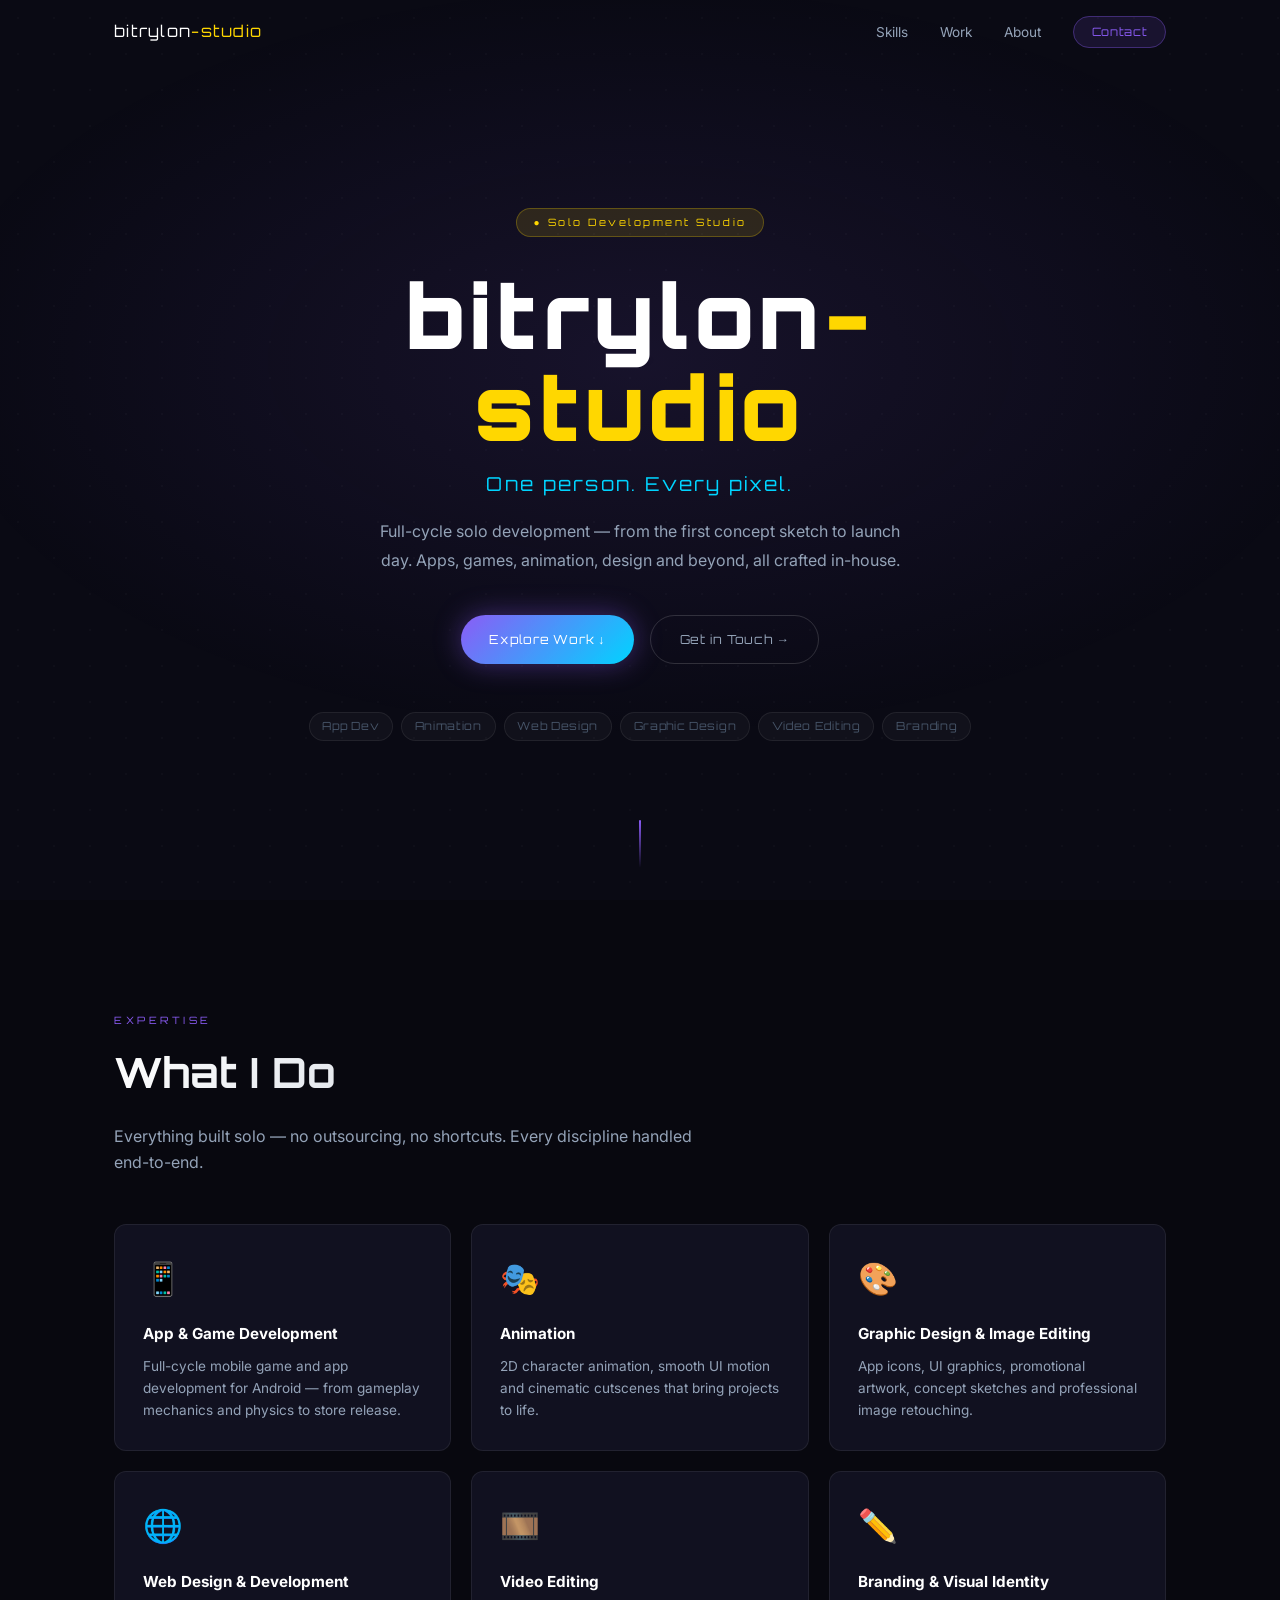
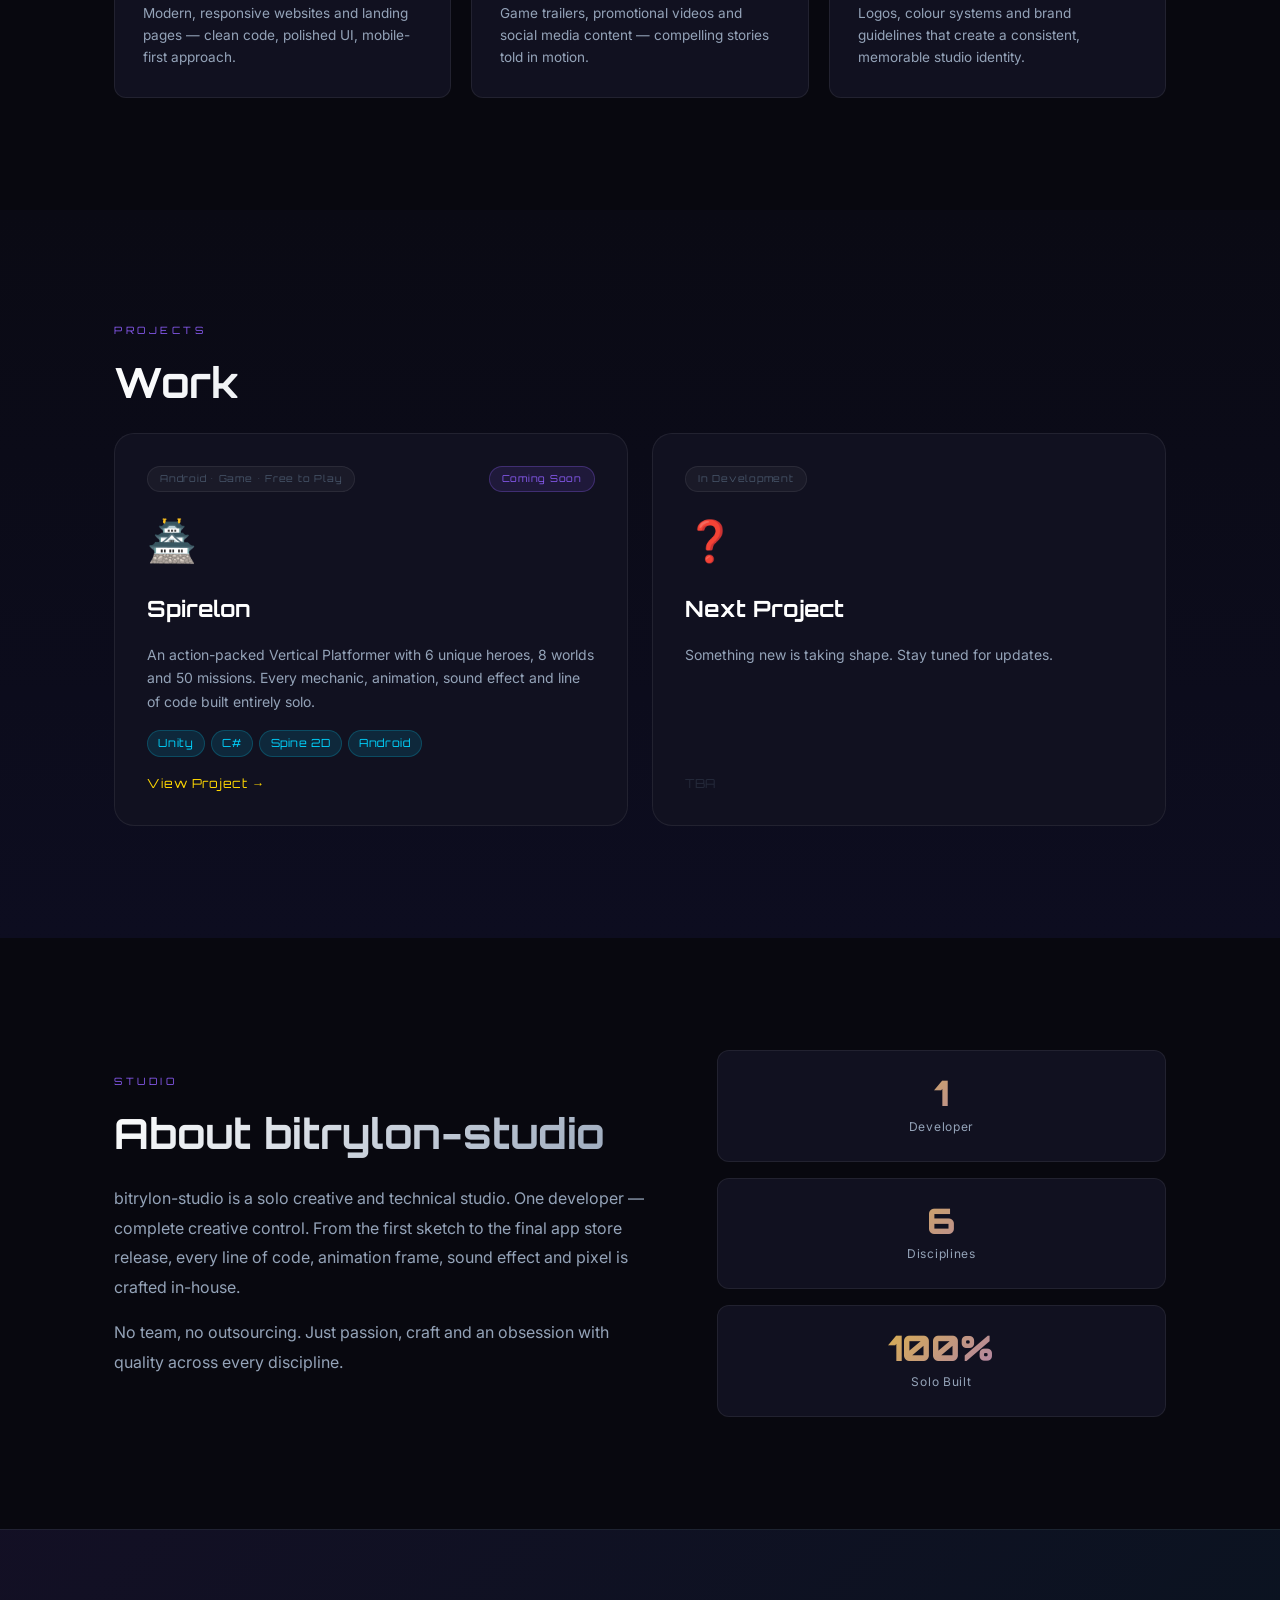
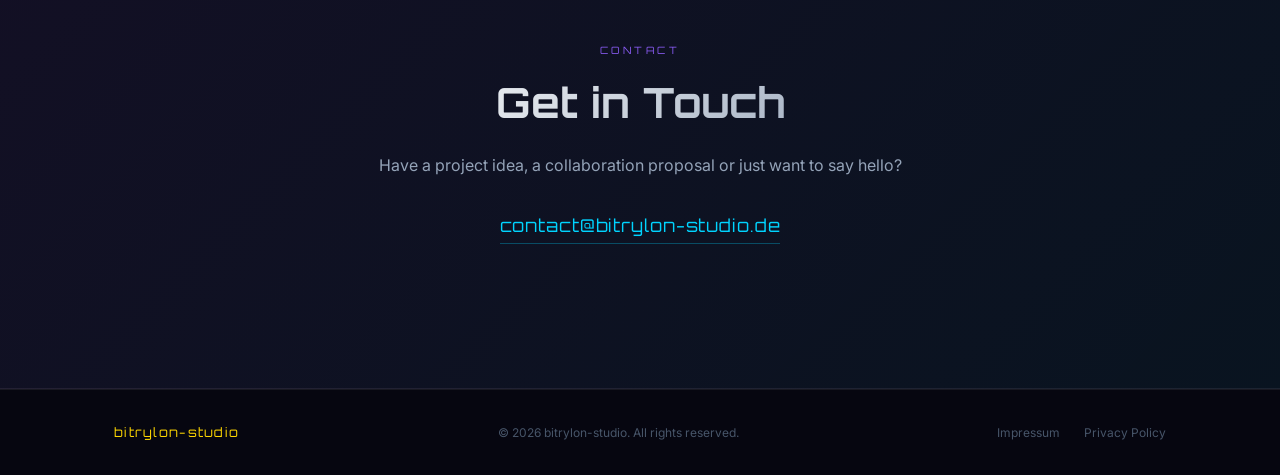
==== index.html @ e41d8eff "Update address for Philipp Hellmeier Updated address information for Philipp Hellmeier in the Impres" ====
﻿<!DOCTYPE html>
<html lang="en">
<head>
  <meta charset="UTF-8"/>
  <meta name="viewport" content="width=device-width,initial-scale=1.0"/>
  <meta name="description" content="bitrylon-studio - Solo development studio. Apps, games, animation, web development and more. One person, complete creative control."/>
  <meta name="theme-color" content="#0a0a14"/>
  <title>bitrylon-studio</title>
  <link rel="preconnect" href="https://fonts.googleapis.com"/>
  <link rel="preconnect" href="https://fonts.gstatic.com" crossorigin/>
  <link href="https://fonts.googleapis.com/css2?family=Orbitron:wght@400;700;900&family=Inter:wght@300;400;500;600&display=swap" rel="stylesheet"/>
  <link rel="stylesheet" href="css/studio.css"/>
</head>
<body>
<nav class="nav" id="navbar">
  <div class="nav__inner">
    <a href="#" class="nav__logo">bitrylon<span>-studio</span></a>
    <button class="nav__toggle" id="navToggle" aria-label="Open menu"><span></span><span></span><span></span></button>
    <ul class="nav__links" id="navLinks">
      <li><a href="#skills">Skills</a></li>
      <li><a href="#work">Work</a></li>
      <li><a href="#about">About</a></li>
      <li><a href="#contact" class="btn-contact">Contact</a></li>
    </ul>
  </div>
</nav>
<section class="hero" id="hero">
  <div class="hero__grid-bg"></div>
  <div class="container hero__container">
    <div class="hero__solo-badge">&#x25CF; Solo Development Studio</div>
    <h1 class="hero__name">bitrylon<span>-studio</span></h1>
    <p class="hero__tagline">One person. Every pixel.</p>
    <p class="hero__desc">Full-cycle solo development &#x2014; from the first concept sketch to launch day. Apps, games, animation, design and beyond, all crafted in-house.</p>
    <div class="hero__actions">
      <a href="#work" class="btn btn--primary">Explore Work &#x2193;</a>
      <a href="#contact" class="btn btn--ghost">Get in Touch &#x2192;</a>
    </div>
    <div class="hero__skills-preview">
      <span>App Dev</span><span>Animation</span>
      <span>Web Design</span><span>Graphic Design</span><span>Video Editing</span>
      <span>Branding</span>
    </div>
  </div>
  <div class="hero__scroll-line"></div>
</section>
<section class="skills" id="skills">
  <div class="container">
    <div class="s-label">Expertise</div>
    <h2 class="s-title">What I Do</h2>
    <p class="s-sub">Everything built solo &#x2014; no outsourcing, no shortcuts. Every discipline handled end-to-end.</p>
    <div class="skills__grid">
      <div class="skill-card">
        <div class="skill-card__icon">&#x1F4F1;</div>
        <h3>App &amp; Game Development</h3>
        <p>Full-cycle mobile game and app development for Android &#x2014; from gameplay mechanics and physics to store release.</p>
      </div>
      <div class="skill-card">
        <div class="skill-card__icon">&#x1F3AD;</div>
        <h3>Animation</h3>
        <p>2D character animation, smooth UI motion and cinematic cutscenes that bring projects to life.</p>
      </div>
      <div class="skill-card">
        <div class="skill-card__icon">&#x1F3A8;</div>
        <h3>Graphic Design &amp; Image Editing</h3>
        <p>App icons, UI graphics, promotional artwork, concept sketches and professional image retouching.</p>
       </div>
      <div class="skill-card">
        <div class="skill-card__icon">&#x1F310;</div>
        <h3>Web Design &amp; Development</h3>
        <p>Modern, responsive websites and landing pages &#x2014; clean code, polished UI, mobile-first approach.</p>
      </div>
      <div class="skill-card">
        <div class="skill-card__icon">&#x1F39E;&#xFE0F;</div>
        <h3>Video Editing</h3>
        <p>Game trailers, promotional videos and social media content &#x2014; compelling stories told in motion.</p>
      </div>
      <div class="skill-card">
        <div class="skill-card__icon">&#x270F;&#xFE0F;</div>
        <h3>Branding &amp; Visual Identity</h3>
        <p>Logos, colour systems and brand guidelines that create a consistent, memorable studio identity.</p>
      </div>
    </div>
  </div>
</section>
<section class="work" id="work">
  <div class="container">
    <div class="s-label">Projects</div>
    <h2 class="s-title">Work</h2>
    <div class="work__grid">
      <a href="spirelon/index.html" class="project-card">
        <div class="project-card__top">
          <div class="project-card__badge">Android &#x2022; Game &#x2022; Free to Play</div>
          <div class="project-card__status project-card__status--soon">Coming Soon</div>
        </div>
        <div class="project-card__icon">&#x1F3EF;</div>
        <h3 class="project-card__title">Spirelon</h3>
        <p class="project-card__desc">An action-packed Vertical Platformer with 6 unique heroes, 8 worlds and 50 missions. Every mechanic, animation, sound effect and line of code built entirely solo.</p>
        <div class="project-card__tags"><span>Unity</span><span>C#</span><span>Spine 2D</span><span>Android</span></div>
        <div class="project-card__cta">View Project &#x2192;</div>
      </a>
      <div class="project-card project-card--wip">
        <div class="project-card__top"><div class="project-card__badge">In Development</div></div>
        <div class="project-card__icon">&#x2753;</div>
        <h3 class="project-card__title">Next Project</h3>
        <p class="project-card__desc">Something new is taking shape. Stay tuned for updates.</p>
        <div class="project-card__cta project-card__cta--dim">TBA</div>
      </div>
    </div>
  </div>
</section>
<section class="about" id="about">
  <div class="container about__layout">
    <div class="about__text">
      <div class="s-label">Studio</div>
      <h2 class="s-title">About bitrylon-studio</h2>
      <p>bitrylon-studio is a solo creative and technical studio. One developer &#x2014; complete creative control. From the first sketch to the final app store release, every line of code, animation frame, sound effect and pixel is crafted in-house.</p>
      <p>No team, no outsourcing. Just passion, craft and an obsession with quality across every discipline.</p>
    </div>
    <div class="about__stats">
      <div class="a-stat"><span class="a-stat__num">1</span><span class="a-stat__lbl">Developer</span></div>
      <div class="a-stat"><span class="a-stat__num">6</span><span class="a-stat__lbl">Disciplines</span></div>
      <div class="a-stat"><span class="a-stat__num">100%</span><span class="a-stat__lbl">Solo Built</span></div>
    </div>
  </div>
</section>
<section class="contact" id="contact">
  <div class="container contact__inner">
    <div class="s-label">Contact</div>
    <h2 class="s-title">Get in Touch</h2>
    <p class="contact__sub">Have a project idea, a collaboration proposal or just want to say hello?</p>
    <a href="mailto:contact@bitrylon-studio.de" class="contact__email">contact@bitrylon-studio.de</a>
    </div>
  </div>
</section>
<footer class="footer">
  <div class="container footer__inner">
    <span class="footer__brand">bitrylon-studio</span>
    <span class="footer__copy">&#xA9; 2026 bitrylon-studio. All rights reserved.</span>
    <div class="footer__legal">
      <button class="legal-btn" id="btnImpressum">Impressum</button>
      <button class="legal-btn" id="btnDatenschutz">Privacy Policy</button>
    </div>
  </div>
</footer>
<div class="modal" id="modalImpressum">
  <div class="modal__bg" data-close="Impressum"></div>
  <div class="modal__box">
    <button class="modal__close" data-close="Impressum">&#x2715;</button>
    <h2>Impressum</h2>
    <p><strong>Angaben gem&#xE4;&#xDF; &#xA7; 5 TMG</strong></p>
    <p><strong>Philipp Hellmeier</strong><br>Europaring 90<br>53757 St. Augustin<br>Deutschland</p>
    <p>E-Mail: <a href="mailto:contact@bitrylon-studio.de">contact@bitrylon-studio.de</a></p>
    <h3>Haftungsausschluss</h3>
    <p>Die Inhalte dieser Website wurden mit gr&#xF6;&#xDF;ter Sorgfalt erstellt. F&#xFC;r die Richtigkeit, Vollst&#xE4;ndigkeit und Aktualit&#xE4;t der Inhalte kann keine Gew&#xE4;hr &#xFC;bernommen werden.</p>
    <h3>Urheberrecht</h3>
    <p>Alle Inhalte dieser Website wurden vom Betreiber selbst erstellt und unterliegen dem deutschen Urheberrecht. Die Vervielf&#xE4;ltigung oder Weitergabe ohne schriftliche Zustimmung ist untersagt.</p>
  </div>
</div>
<div class="modal" id="modalDatenschutz">
  <div class="modal__bg" data-close="Datenschutz"></div>
  <div class="modal__box modal__box--wide">
    <button class="modal__close" data-close="Datenschutz">&#x2715;</button>
    <h2>Privacy Policy</h2>
    <h3>1. Controller</h3>
    <p><strong>Philipp Hellmeier</strong><br>Europaring 90, 53757 St. Augustin<br>E-Mail: <a href="mailto:contact@bitrylon-studio.de">contact@bitrylon-studio.de</a></p>
    <h3>2. Data Collection</h3>
    <p>This website itself does not collect, store or process any personal data. No registration, login or contact forms are used.</p>
    <h3>3. Google Fonts</h3>
    <p>This website loads fonts from Google Fonts (fonts.googleapis.com). Your browser sends a request to Google&#39;s servers, which may include your IP address. See: <a href="https://policies.google.com/privacy" target="_blank" rel="noopener noreferrer">policies.google.com/privacy</a></p>
    <h3>4. App: Spirelon</h3>
    <p>The app Spirelon stores game progress exclusively on your device. No data is sent to our servers. In-app purchases are processed by Google Play. See: <a href="https://policies.google.com/privacy" target="_blank" rel="noopener noreferrer">policies.google.com/privacy</a></p>
    <h3>5. Your Rights (GDPR Art. 15&#x2013;21)</h3>
    <p>You have the right to access, rectification, erasure, restriction and objection. Contact: <a href="mailto:contact@bitrylon-studio.de">contact@bitrylon-studio.de</a></p>
    <h3>6. Supervisory Authority</h3>
    <p>You may lodge a complaint with the Bayerische Landesbeauftragte f&#xFC;r den Datenschutz (BayLfD).</p>
  </div>
</div>
<script src="js/studio.js"></script>
</body>
</html>
---- css/studio.css ----
﻿:root{--bg:#0a0a14;--bg-card:#111120;--bg-card2:#16162a;--border:rgba(255,255,255,0.07);--border-h:rgba(255,255,255,0.14);--gold:#ffd700;--cyan:#00d4ff;--purple:#8b5cf6;--gold-a:rgba(255,215,0,0.12);--cyan-a:rgba(0,212,255,0.12);--purple-a:rgba(139,92,246,0.12);--text:#e2e8f0;--text-m:#94a3b8;--text-d:#475569;--ff:'Orbitron',sans-serif;--fb:'Inter',sans-serif;--r:12px;--r-lg:20px;--t:0.28s ease;}
*,*::before,*::after{box-sizing:border-box;margin:0;padding:0;}
html{scroll-behavior:smooth;}
body{font-family:var(--fb);background:var(--bg);color:var(--text);line-height:1.65;overflow-x:hidden;}
body::before{content:'';position:fixed;inset:0;z-index:0;background-image:radial-gradient(circle,rgba(255,255,255,0.022) 1px,transparent 1px);background-size:36px 36px;pointer-events:none;}
a{color:inherit;text-decoration:none;}
.container{max-width:1100px;margin:0 auto;padding:0 1.5rem;position:relative;z-index:1;}
section{padding:7rem 0;}
.nav{position:fixed;top:0;left:0;right:0;z-index:200;padding:1.1rem 0;transition:background var(--t),border-color var(--t);border-bottom:1px solid transparent;}
.nav.scrolled{background:rgba(10,10,20,0.9);backdrop-filter:blur(24px);border-color:var(--border);}
.nav__inner{max-width:1100px;margin:0 auto;padding:0 1.5rem;display:flex;align-items:center;justify-content:space-between;}
.nav__logo{font-family:var(--ff);font-size:1rem;letter-spacing:0.08em;color:#fff;}
.nav__logo span{color:var(--gold);}
.nav__links{display:flex;align-items:center;gap:2rem;list-style:none;}
.nav__links a{font-size:0.85rem;color:var(--text-m);transition:color var(--t);}
.nav__links a:hover{color:#fff;}
.nav__links a.btn-contact{background:var(--purple-a);border:1px solid rgba(139,92,246,.35);color:var(--purple);padding:.45rem 1.1rem;border-radius:50px;font-family:var(--ff);font-size:.72rem;letter-spacing:.06em;transition:var(--t);}
.nav__links a.btn-contact:hover{background:rgba(139,92,246,.25);color:#fff;}
.nav__toggle{display:none;flex-direction:column;gap:5px;background:none;border:none;cursor:pointer;padding:4px;}
.nav__toggle span{display:block;width:22px;height:2px;background:var(--text-m);border-radius:2px;}
.hero{min-height:100vh;display:flex;flex-direction:column;align-items:center;justify-content:center;position:relative;overflow:hidden;text-align:center;padding:8rem 1.5rem 5rem;}
.hero__grid-bg{position:absolute;inset:0;background:radial-gradient(ellipse 80% 60% at 50% 40%,rgba(139,92,246,0.1) 0%,transparent 70%);pointer-events:none;}
.hero__container{position:relative;z-index:1;max-width:780px;}
.hero__solo-badge{display:inline-block;font-family:var(--ff);font-size:.63rem;letter-spacing:.25em;color:var(--gold);background:var(--gold-a);border:1px solid rgba(255,215,0,.25);padding:.3rem 1rem;border-radius:50px;margin-bottom:2rem;}
.hero__name{font-family:var(--ff);font-size:clamp(2.8rem,8vw,5.5rem);font-weight:900;letter-spacing:.06em;line-height:1.05;color:#fff;margin-bottom:1rem;}
.hero__name span{color:var(--gold);}
.hero__tagline{font-family:var(--ff);font-size:clamp(.9rem,2.5vw,1.2rem);color:var(--cyan);letter-spacing:.12em;margin-bottom:1rem;}
.hero__desc{color:var(--text-m);max-width:540px;margin:0 auto 2.5rem;line-height:1.8;}
.hero__actions{display:flex;gap:1rem;justify-content:center;flex-wrap:wrap;margin-bottom:3rem;}
.btn{display:inline-flex;align-items:center;gap:.5rem;padding:.85rem 1.8rem;border-radius:50px;font-family:var(--ff);font-size:.78rem;letter-spacing:.06em;cursor:pointer;border:none;transition:transform var(--t),box-shadow var(--t);text-decoration:none;white-space:nowrap;}
.btn--primary{background:linear-gradient(135deg,var(--purple),var(--cyan));color:#fff;box-shadow:0 0 28px rgba(139,92,246,.4);}
.btn--primary:hover{transform:translateY(-3px);box-shadow:0 6px 48px rgba(139,92,246,.65);}
.btn--ghost{background:transparent;border:1px solid rgba(255,255,255,.15);color:var(--text-m);}
.btn--ghost:hover{color:#fff;border-color:var(--purple);}
.hero__skills-preview{display:flex;flex-wrap:wrap;gap:.5rem;justify-content:center;}
.hero__skills-preview span{font-size:.7rem;font-family:var(--ff);letter-spacing:.06em;color:var(--text-d);background:rgba(255,255,255,.03);border:1px solid var(--border);padding:.25rem .8rem;border-radius:50px;transition:var(--t);}
.hero__skills-preview span:hover{color:var(--text-m);border-color:var(--border-h);}
.hero__scroll-line{position:absolute;bottom:2rem;left:50%;transform:translateX(-50%);width:2px;height:48px;background:linear-gradient(to bottom,var(--purple),transparent);border-radius:2px;animation:sp 1.8s ease-in-out infinite;}
@keyframes sp{0%,100%{opacity:.8;transform:translateX(-50%) scaleY(1)}50%{opacity:.2;transform:translateX(-50%) scaleY(.4)}}
.s-label{font-family:var(--ff);font-size:.63rem;letter-spacing:.35em;text-transform:uppercase;color:var(--purple);margin-bottom:.6rem;}
.s-title{font-family:var(--ff);font-size:clamp(1.7rem,4vw,2.6rem);font-weight:700;background:linear-gradient(135deg,#fff 0%,var(--text-m) 100%);-webkit-background-clip:text;-webkit-text-fill-color:transparent;background-clip:text;margin-bottom:1rem;}
.s-sub{color:var(--text-m);max-width:580px;margin-bottom:3rem;}
.skills{background:#08080f;}
.skills__grid{display:grid;grid-template-columns:repeat(auto-fill,minmax(280px,1fr));gap:1.25rem;}
.skill-card{background:var(--bg-card);border:1px solid var(--border);border-radius:var(--r);padding:1.75rem;transition:transform var(--t),border-color var(--t),box-shadow var(--t);position:relative;overflow:hidden;}
.skill-card::after{content:'';position:absolute;top:0;left:0;right:0;height:2px;background:linear-gradient(90deg,var(--purple),var(--cyan));opacity:0;transition:opacity var(--t);}
.skill-card:hover{transform:translateY(-5px);border-color:rgba(139,92,246,.3);box-shadow:0 12px 40px rgba(139,92,246,.1);}
.skill-card:hover::after{opacity:1;}
.skill-card__icon{font-size:2rem;display:block;margin-bottom:1rem;}
.skill-card h3{font-size:.95rem;color:#fff;margin-bottom:.5rem;}
.skill-card p{font-size:.85rem;color:var(--text-m);line-height:1.65;}
.work{background:linear-gradient(180deg,var(--bg) 0%,#0d0d20 100%);}
.work__grid{display:grid;grid-template-columns:1fr 1fr;gap:1.5rem;}
.project-card{background:var(--bg-card);border:1px solid var(--border);border-radius:var(--r-lg);padding:2rem;display:flex;flex-direction:column;gap:1rem;transition:transform var(--t),border-color var(--t),box-shadow var(--t);}
a.project-card:hover{transform:translateY(-6px);border-color:var(--gold);box-shadow:0 20px 60px rgba(255,215,0,.15);}
.project-card--wip{opacity:.5;cursor:default;}
.project-card__top{display:flex;align-items:center;justify-content:space-between;gap:.5rem;flex-wrap:wrap;}
.project-card__badge{font-family:var(--ff);font-size:.6rem;letter-spacing:.08em;color:var(--text-d);background:rgba(255,255,255,.04);border:1px solid var(--border);padding:.25rem .75rem;border-radius:50px;}
.project-card__status--soon{font-family:var(--ff);font-size:.6rem;letter-spacing:.08em;color:var(--purple);background:var(--purple-a);border:1px solid rgba(139,92,246,.3);padding:.25rem .75rem;border-radius:50px;}
.project-card__icon{font-size:2.5rem;}
.project-card__title{font-family:var(--ff);font-size:1.4rem;color:#fff;}
.project-card__desc{font-size:.875rem;color:var(--text-m);line-height:1.7;flex:1;}
.project-card__tags{display:flex;flex-wrap:wrap;gap:.4rem;}
.project-card__tags span{font-size:.7rem;font-family:var(--ff);letter-spacing:.05em;color:var(--cyan);background:var(--cyan-a);border:1px solid rgba(0,212,255,.2);padding:.2rem .65rem;border-radius:50px;}
.project-card__cta{font-family:var(--ff);font-size:.78rem;letter-spacing:.06em;color:var(--gold);}
.project-card__cta--dim{opacity:.35;color:var(--text-d);}
.about{background:#08080f;}
.about__layout{display:grid;grid-template-columns:1.2fr 1fr;gap:4rem;align-items:center;}
.about__text p{color:var(--text-m);margin-bottom:1rem;line-height:1.85;}
.about__stats{display:grid;grid-template-columns:1fr;gap:1rem;}
.a-stat{background:var(--bg-card);border:1px solid var(--border);border-radius:var(--r);padding:1.5rem;text-align:center;transition:var(--t);}
.a-stat:hover{border-color:rgba(139,92,246,.4);transform:translateY(-3px);}
.a-stat__num{display:block;font-family:var(--ff);font-size:2.2rem;font-weight:900;background:linear-gradient(135deg,var(--gold),var(--purple));-webkit-background-clip:text;-webkit-text-fill-color:transparent;background-clip:text;line-height:1;}
.a-stat__lbl{display:block;font-size:.75rem;color:var(--text-m);margin-top:.4rem;letter-spacing:.06em;}
.contact{background:linear-gradient(135deg,rgba(139,92,246,.07) 0%,rgba(0,212,255,.05) 100%);border-top:1px solid var(--border);border-bottom:1px solid var(--border);text-align:center;}
.contact__inner{max-width:600px;margin:0 auto;}
.contact__sub{color:var(--text-m);margin-bottom:2rem;}
.contact__email{display:inline-block;font-family:var(--ff);font-size:1.1rem;color:var(--cyan);letter-spacing:.05em;border-bottom:1px solid rgba(0,212,255,.3);padding-bottom:.2rem;transition:color var(--t),border-color var(--t);margin-bottom:2rem;}
.contact__email:hover{color:#fff;border-color:#fff;}
.contact__social{display:flex;justify-content:center;gap:1rem;}
.social-pill{display:inline-flex;align-items:center;gap:.5rem;font-size:.82rem;color:var(--text-m);background:rgba(255,255,255,.04);border:1px solid var(--border);padding:.45rem 1rem;border-radius:50px;transition:var(--t);}
.social-pill:hover{color:#fff;border-color:var(--border-h);}
.footer{background:#060610;border-top:1px solid var(--border);padding:2rem 0;}
.footer__inner{display:flex;align-items:center;justify-content:space-between;flex-wrap:wrap;gap:1rem;}
.footer__brand{font-family:var(--ff);font-size:.8rem;letter-spacing:.1em;color:var(--gold);}
.footer__copy{font-size:.75rem;color:var(--text-d);}
.footer__legal{display:flex;gap:1.5rem;}
.legal-btn{background:none;border:none;cursor:pointer;font-family:var(--fb);font-size:.75rem;color:var(--text-d);transition:color var(--t);}
.legal-btn:hover{color:var(--text-m);}
.modal{position:fixed;inset:0;z-index:500;display:none;align-items:center;justify-content:center;padding:1rem;}
.modal.is-open{display:flex;}
.modal__bg{position:absolute;inset:0;background:rgba(0,0,0,.82);backdrop-filter:blur(6px);cursor:pointer;}
.modal__box{position:relative;z-index:1;background:var(--bg-card2);border:1px solid rgba(139,92,246,.3);border-radius:var(--r-lg);padding:2.5rem 2rem;width:100%;max-width:540px;max-height:85vh;overflow-y:auto;}
.modal__box--wide{max-width:660px;}
.modal__close{position:absolute;top:1rem;right:1rem;width:34px;height:34px;background:rgba(255,255,255,.05);border:1px solid var(--border);border-radius:50%;cursor:pointer;color:var(--text-m);font-size:.8rem;font-family:var(--fb);display:flex;align-items:center;justify-content:center;transition:var(--t);}
.modal__close:hover{background:rgba(255,255,255,.12);color:#fff;}
.modal__box h2{font-family:var(--ff);font-size:1.2rem;color:#fff;margin-bottom:1.5rem;}
.modal__box h3{font-family:var(--ff);font-size:.85rem;color:#fff;margin:1.5rem 0 .5rem;}
.modal__box p{font-size:.875rem;color:var(--text-m);line-height:1.75;margin-bottom:.75rem;}
.modal__box a{color:var(--cyan);}
.modal__warning{background:rgba(239,68,68,.1);border:1px solid rgba(239,68,68,.3);border-radius:8px;padding:.75rem 1rem;font-size:.78rem;color:#fca5a5;margin-bottom:1.5rem;}
.reveal{opacity:0;transform:translateY(24px);transition:opacity .55s ease,transform .55s ease;}
.reveal.in-view{opacity:1;transform:translateY(0);}
@media(max-width:860px){.work__grid,.about__layout{grid-template-columns:1fr;}.about__layout{gap:2.5rem;}.about__stats{grid-template-columns:repeat(3,1fr);}}
@media(max-width:640px){.nav__toggle{display:flex;}.nav__links{display:none;flex-direction:column;gap:1.5rem;position:absolute;top:100%;left:0;right:0;background:rgba(8,8,20,.98);backdrop-filter:blur(16px);padding:2rem 1.5rem;border-bottom:1px solid var(--border);}.nav__links.is-open{display:flex;}.footer__inner{flex-direction:column;align-items:flex-start;}.about__stats{grid-template-columns:1fr;}}
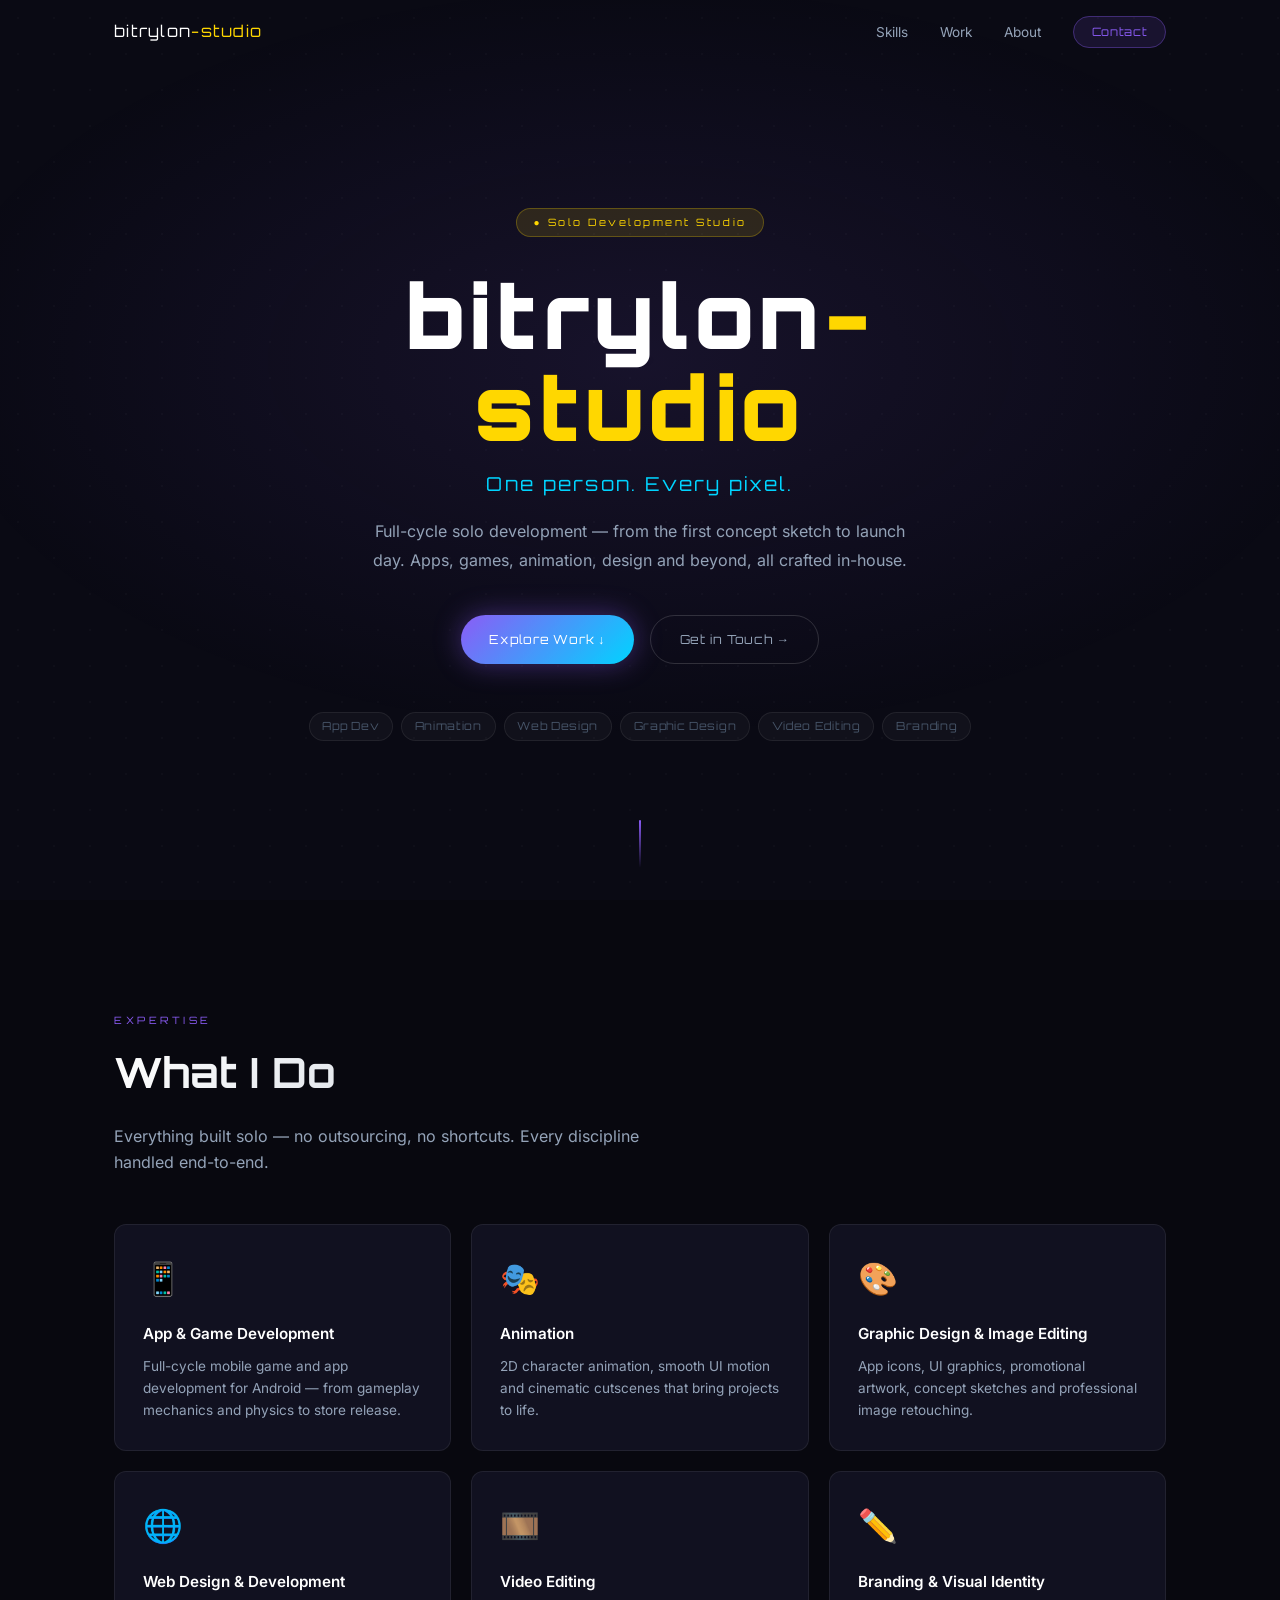
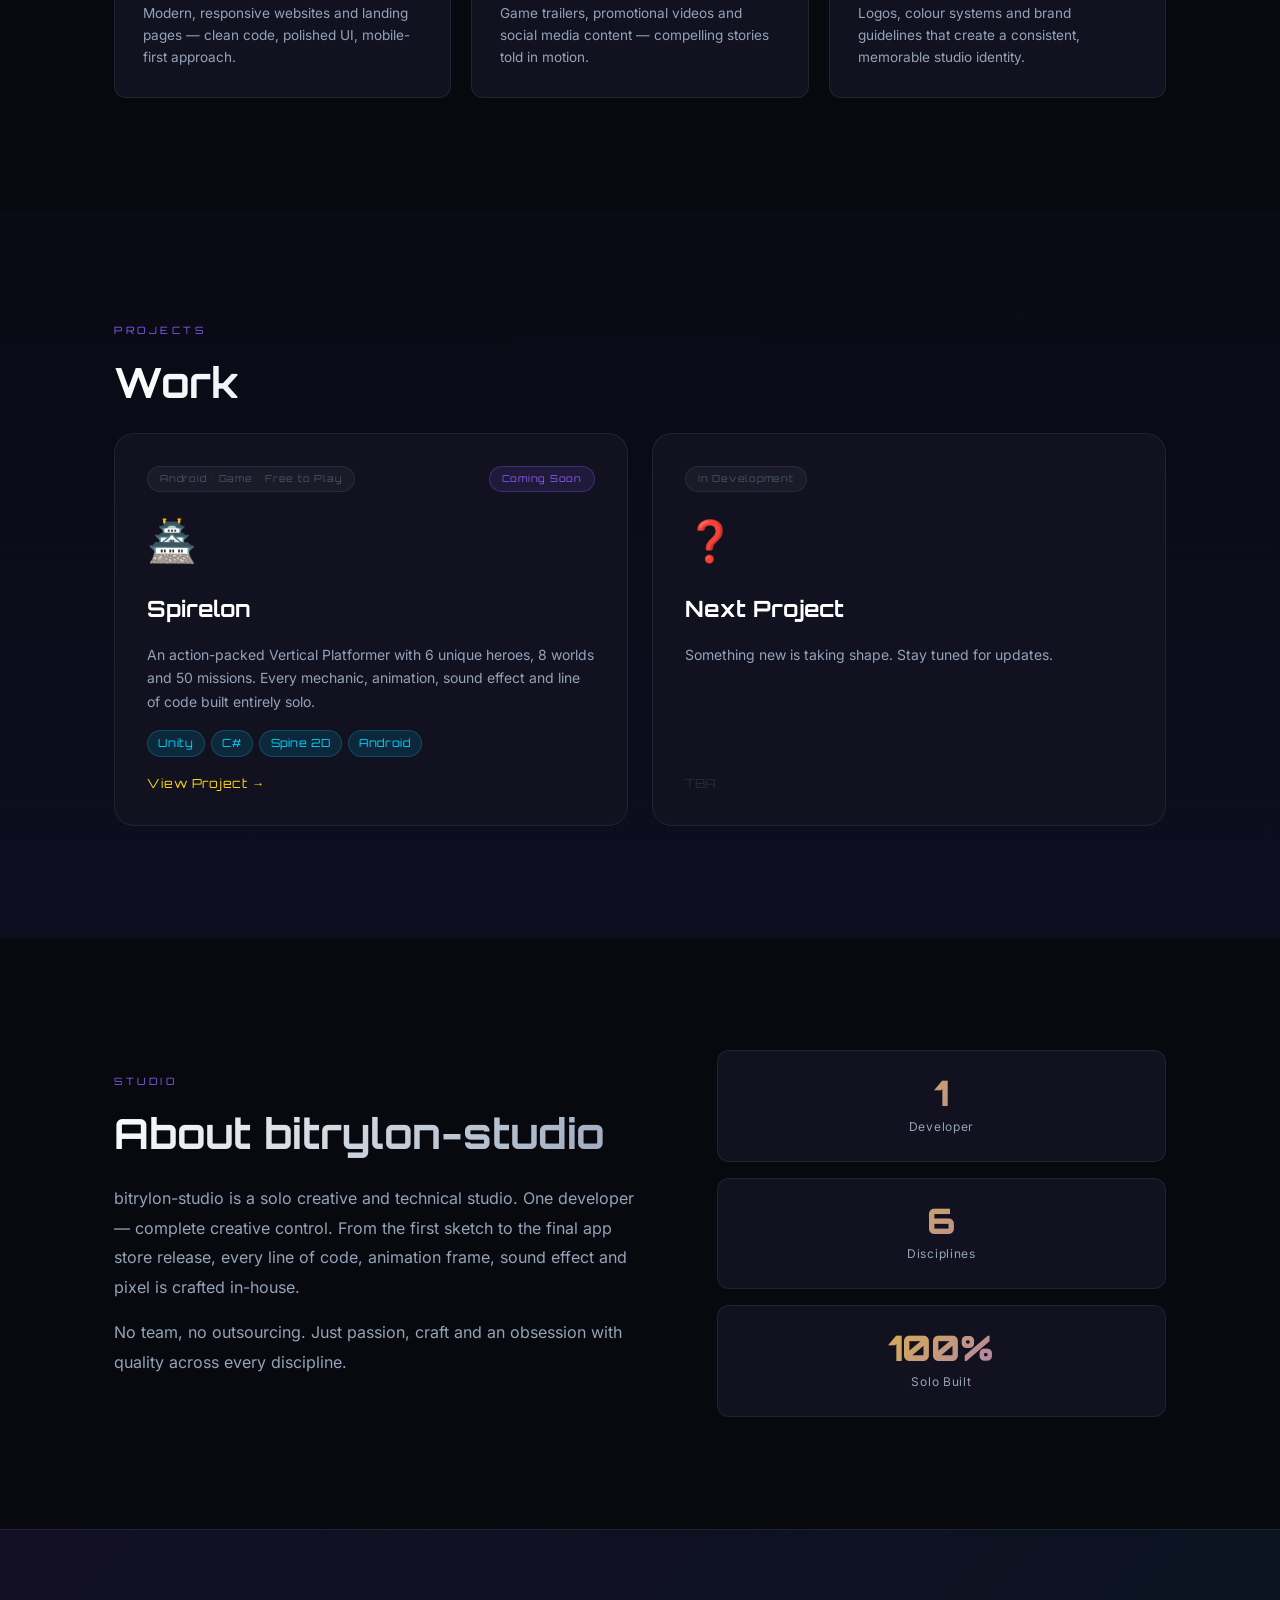
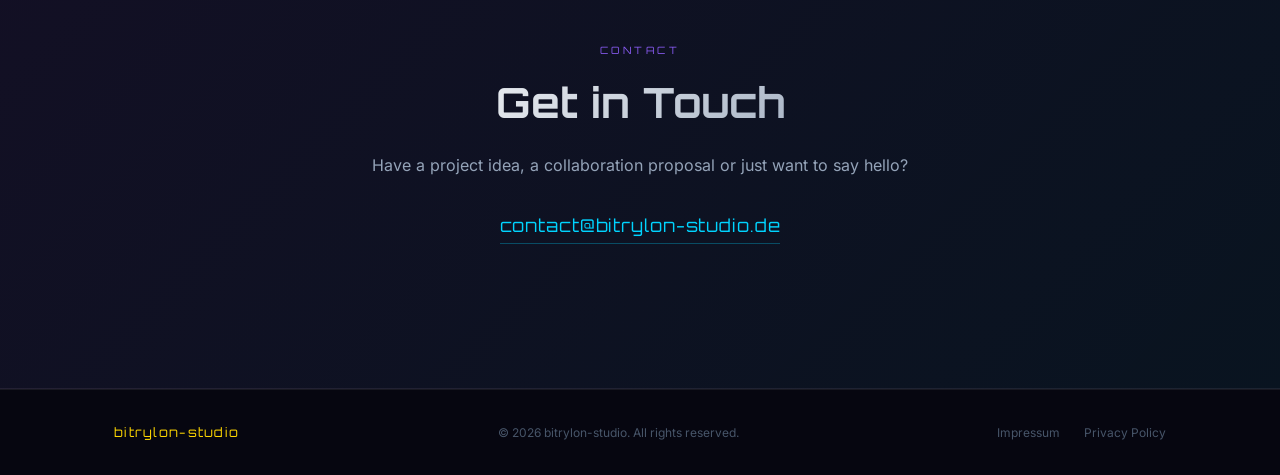
==== commit 56e0e925: "Add files via upload" ====
--- a/index.html
+++ b/index.html
@@ -6,9 +6,7 @@
   <meta name="description" content="bitrylon-studio - Solo development studio. Apps, games, animation, web development and more. One person, complete creative control."/>
   <meta name="theme-color" content="#0a0a14"/>
   <title>bitrylon-studio</title>
-  <link rel="preconnect" href="https://fonts.googleapis.com"/>
-  <link rel="preconnect" href="https://fonts.gstatic.com" crossorigin/>
-  <link href="https://fonts.googleapis.com/css2?family=Orbitron:wght@400;700;900&family=Inter:wght@300;400;500;600&display=swap" rel="stylesheet"/>
+  <link rel="stylesheet" href="css/fonts.css"/>
   <link rel="stylesheet" href="css/studio.css"/>
 </head>
 <body>
@@ -147,8 +145,8 @@
   <div class="modal__box">
     <button class="modal__close" data-close="Impressum">&#x2715;</button>
     <h2>Impressum</h2>
-    <p><strong>Angaben gem&#xE4;&#xDF; &#xA7; 5 TMG</strong></p>
-    <p><strong>Philipp Hellmeier</strong><br>Europaring 90<br>53757 St. Augustin<br>Deutschland</p>
+    <p><strong>Angaben gem&#xE4;&#xDF; &#xA7; 5 DDG</strong></p>
+    <p><strong>Philipp Hellmeier</strong><br>Europaring 90, 53757 St. Augustin<br>Deutschland</p>
     <p>E-Mail: <a href="mailto:contact@bitrylon-studio.de">contact@bitrylon-studio.de</a></p>
     <h3>Haftungsausschluss</h3>
     <p>Die Inhalte dieser Website wurden mit gr&#xF6;&#xDF;ter Sorgfalt erstellt. F&#xFC;r die Richtigkeit, Vollst&#xE4;ndigkeit und Aktualit&#xE4;t der Inhalte kann keine Gew&#xE4;hr &#xFC;bernommen werden.</p>
@@ -164,15 +162,17 @@
     <h3>1. Controller</h3>
     <p><strong>Philipp Hellmeier</strong><br>Europaring 90, 53757 St. Augustin<br>E-Mail: <a href="mailto:contact@bitrylon-studio.de">contact@bitrylon-studio.de</a></p>
     <h3>2. Data Collection</h3>
-    <p>This website itself does not collect, store or process any personal data. No registration, login or contact forms are used.</p>
-    <h3>3. Google Fonts</h3>
-    <p>This website loads fonts from Google Fonts (fonts.googleapis.com). Your browser sends a request to Google&#39;s servers, which may include your IP address. See: <a href="https://policies.google.com/privacy" target="_blank" rel="noopener noreferrer">policies.google.com/privacy</a></p>
-    <h3>4. App: Spirelon</h3>
-    <p>The app Spirelon stores game progress exclusively on your device. No data is sent to our servers. In-app purchases are processed by Google Play. See: <a href="https://policies.google.com/privacy" target="_blank" rel="noopener noreferrer">policies.google.com/privacy</a></p>
-    <h3>5. Your Rights (GDPR Art. 15&#x2013;21)</h3>
-    <p>You have the right to access, rectification, erasure, restriction and objection. Contact: <a href="mailto:contact@bitrylon-studio.de">contact@bitrylon-studio.de</a></p>
-    <h3>6. Supervisory Authority</h3>
-    <p>You may lodge a complaint with the Bayerische Landesbeauftragte f&#xFC;r den Datenschutz (BayLfD).</p>
+    <p>This website does not use cookies, tracking or analytics. No registration, login or contact forms are used. If you contact us by e-mail, we use your message only to answer it.</p>
+    <h3>3. Hosting</h3>
+    <p>This website is hosted on GitHub Pages (GitHub, Inc., 88 Colin P. Kelly Jr. Street, San Francisco, CA 94107, USA). When you visit the site, GitHub processes your IP address and technical request data (e.g. browser type, time of access) in server logs to deliver the site and protect it against attacks. Legal basis: Art. 6(1)(f) GDPR (secure and reliable delivery of the website). Data may be transferred to the USA; GitHub is certified under the EU-U.S. Data Privacy Framework. See: <a href="https://docs.github.com/en/site-policy/privacy-policies/github-general-privacy-statement" target="_blank" rel="noopener noreferrer">GitHub Privacy Statement</a></p>
+    <h3>4. Fonts</h3>
+    <p>All fonts used on this website are hosted locally on this server. No connection to Google Fonts or any other external font service is established.</p>
+    <h3>5. App: Spirelon</h3>
+    <p>The privacy policy for the Spirelon app (sign-in, leaderboards, multiplayer, ads, in-app purchases, analytics, account deletion) is available here: <a href="spirelon/index.html#privacy">Spirelon Privacy Policy</a> &middot; <a href="spirelon/index.html#datenschutz">Datenschutzerkl&#xE4;rung (Deutsch)</a></p>
+    <h3>6. Your Rights (GDPR Art. 15&#x2013;21)</h3>
+    <p>You have the right to access (Art. 15), rectification (16), erasure (17), restriction (18), data portability (20) and to object to processing based on legitimate interests (21 GDPR). Contact: <a href="mailto:contact@bitrylon-studio.de">contact@bitrylon-studio.de</a></p>
+    <h3>7. Supervisory Authority</h3>
+    <p>You may lodge a complaint with a supervisory authority, e.g. the Landesbeauftragte f&#xFC;r Datenschutz und Informationsfreiheit Nordrhein-Westfalen (LDI NRW).</p>
   </div>
 </div>
 <script src="js/studio.js"></script>
--- a/css/fonts.css
+++ b/css/fonts.css
@@ -0,0 +1,11 @@
+/* Lokal gehostete Schriften (statt Google Fonts) - keine Anfrage an Google-Server.
+   Orbitron und Inter stehen unter der SIL Open Font License 1.1. */
+
+@font-face{font-family:'Inter';font-style:normal;font-weight:300;font-display:swap;src:url('../fonts/inter-v20-latin-300.woff2') format('woff2');}
+@font-face{font-family:'Inter';font-style:normal;font-weight:400;font-display:swap;src:url('../fonts/inter-v20-latin-400.woff2') format('woff2');}
+@font-face{font-family:'Inter';font-style:normal;font-weight:500;font-display:swap;src:url('../fonts/inter-v20-latin-500.woff2') format('woff2');}
+@font-face{font-family:'Inter';font-style:normal;font-weight:600;font-display:swap;src:url('../fonts/inter-v20-latin-600.woff2') format('woff2');}
+
+@font-face{font-family:'Orbitron';font-style:normal;font-weight:400;font-display:swap;src:url('../fonts/orbitron-v35-latin-400.woff2') format('woff2');}
+@font-face{font-family:'Orbitron';font-style:normal;font-weight:700;font-display:swap;src:url('../fonts/orbitron-v35-latin-700.woff2') format('woff2');}
+@font-face{font-family:'Orbitron';font-style:normal;font-weight:900;font-display:swap;src:url('../fonts/orbitron-v35-latin-900.woff2') format('woff2');}
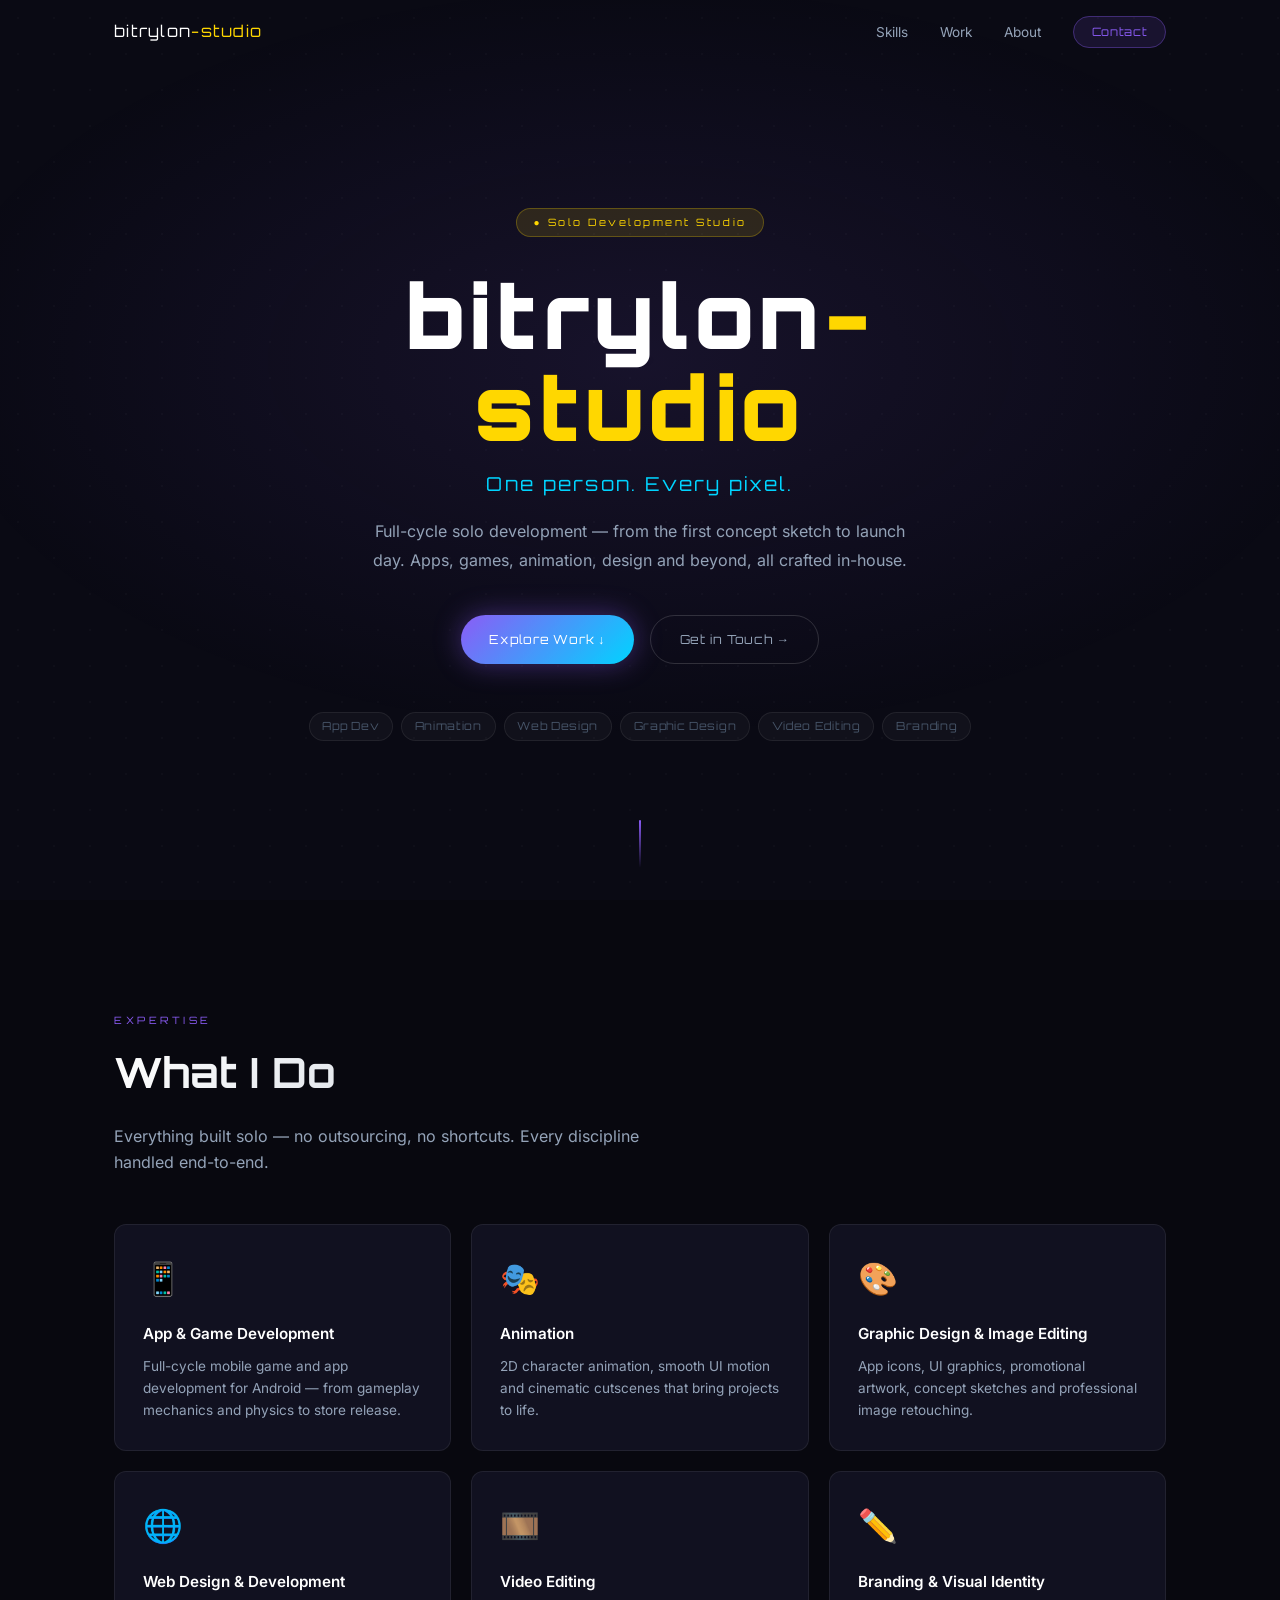
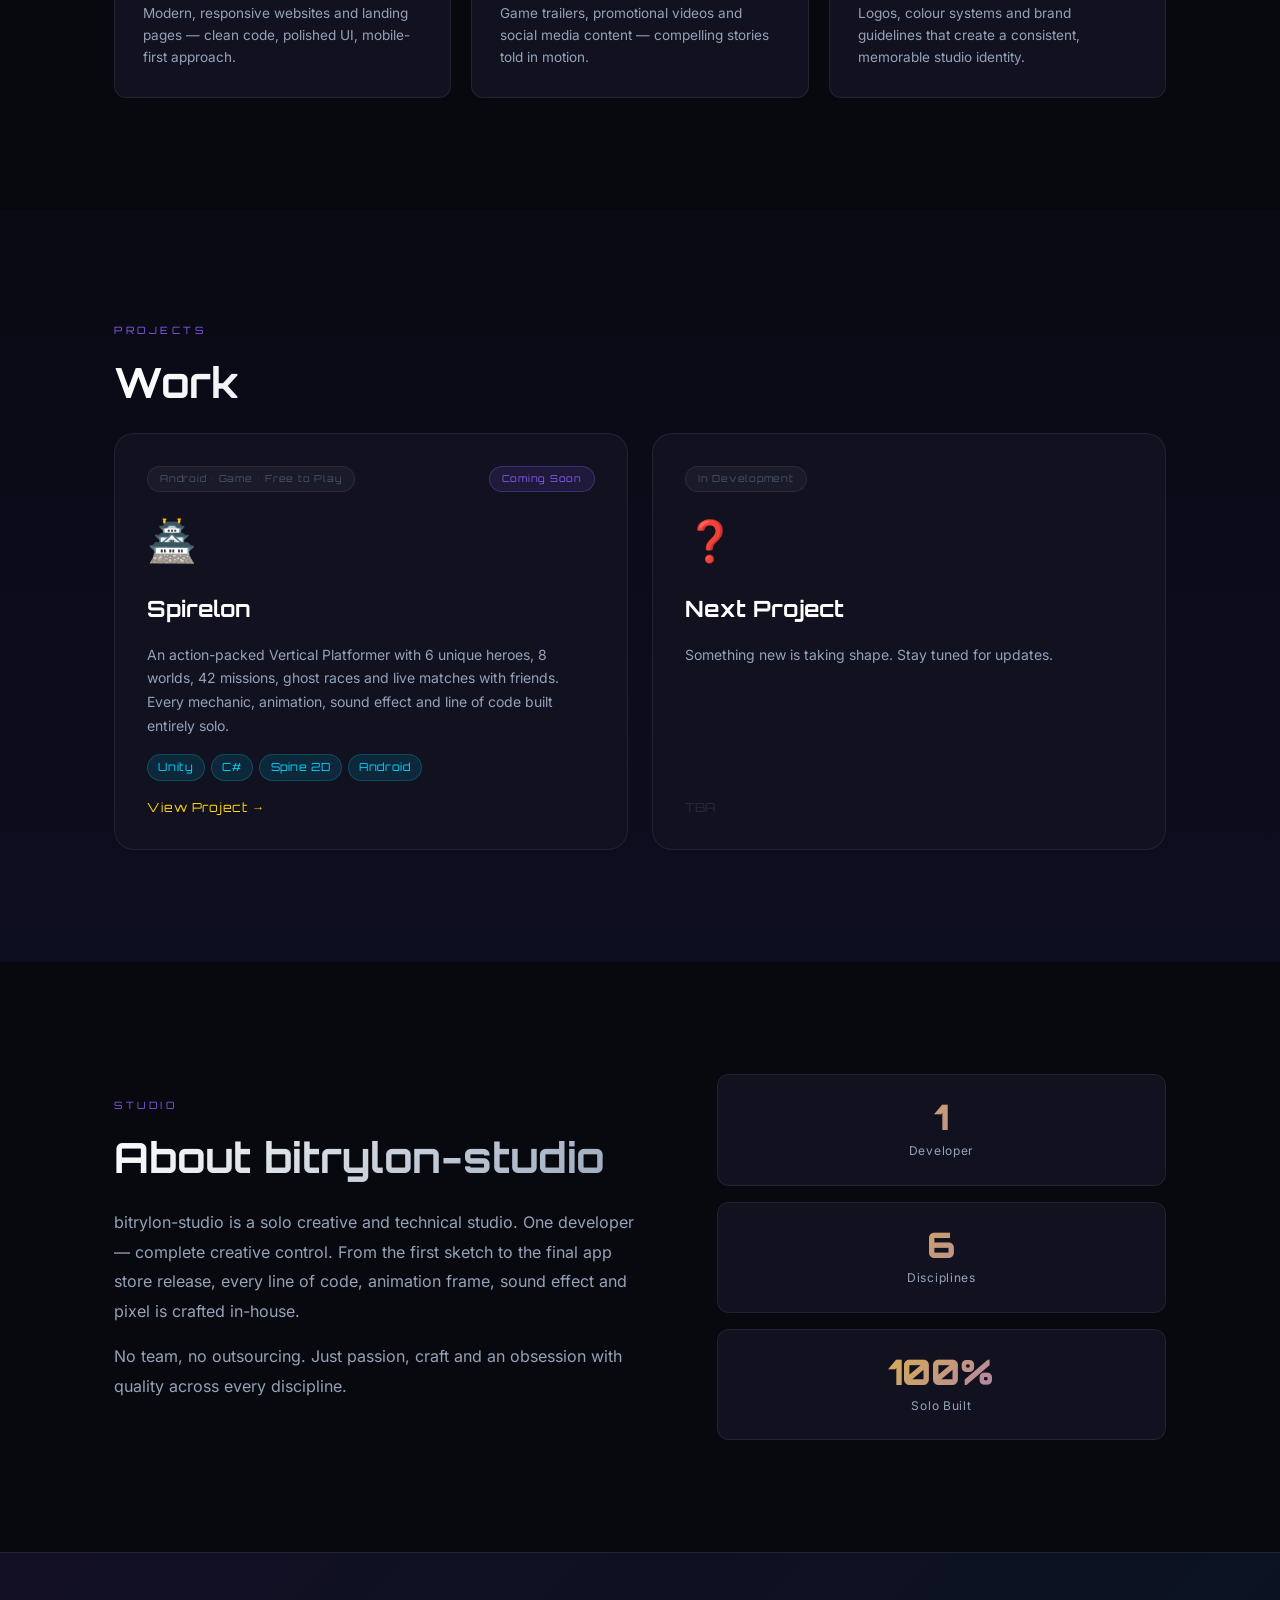
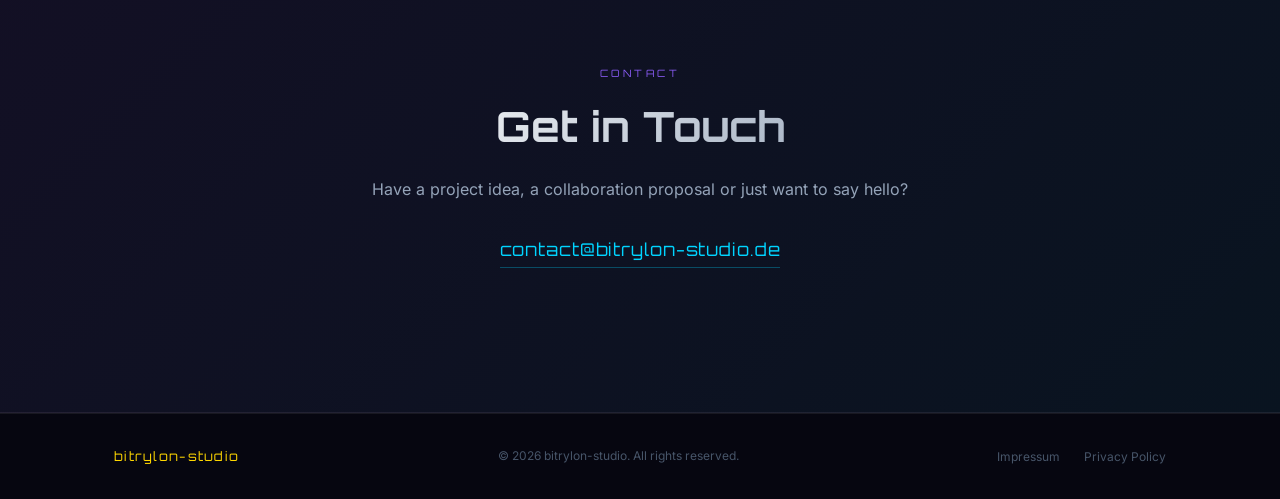
==== commit d5a504a8: "Add files via upload" ====
--- a/index.html
+++ b/index.html
@@ -92,7 +92,7 @@
         </div>
         <div class="project-card__icon">&#x1F3EF;</div>
         <h3 class="project-card__title">Spirelon</h3>
-        <p class="project-card__desc">An action-packed Vertical Platformer with 6 unique heroes, 8 worlds and 50 missions. Every mechanic, animation, sound effect and line of code built entirely solo.</p>
+        <p class="project-card__desc">An action-packed Vertical Platformer with 6 unique heroes, 8 worlds, 42 missions, ghost races and live matches with friends. Every mechanic, animation, sound effect and line of code built entirely solo.</p>
         <div class="project-card__tags"><span>Unity</span><span>C#</span><span>Spine 2D</span><span>Android</span></div>
         <div class="project-card__cta">View Project &#x2192;</div>
       </a>
